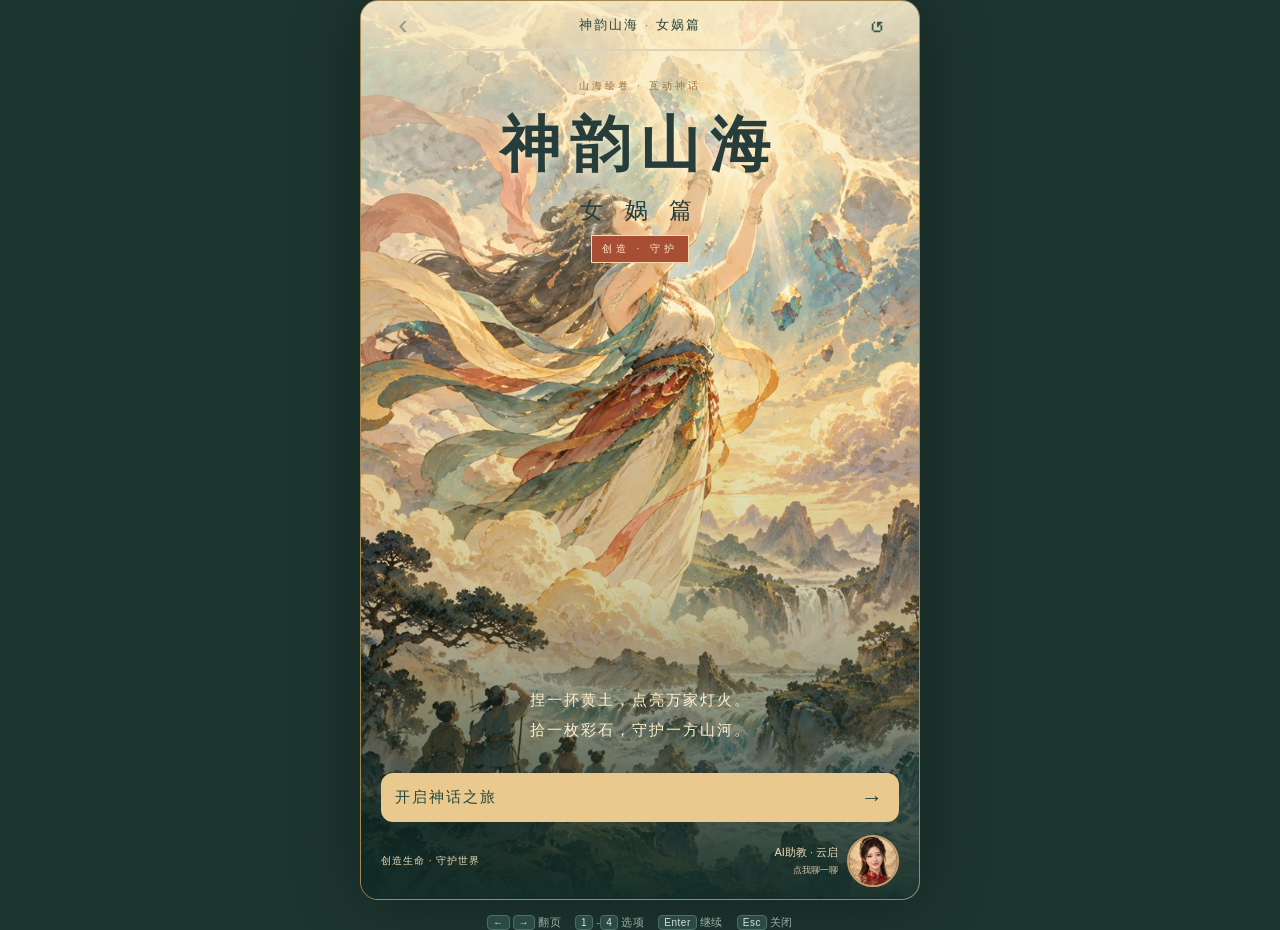
==== web/index.html @ d1f20fb6 "feat: 网页版支持手机与电脑双端交互，新增项目主页 - 新增 index.html / home.css 项目主页，点击进入游玩 - web/desktop.css 桌面端适配层：悬停反馈、焦点环" ====
<!doctype html><html lang="zh-CN"><head><meta charset="UTF-8"><meta name="viewport" content="width=device-width,initial-scale=1,viewport-fit=cover"><meta name="theme-color" content="#284d47"><title>神韵山海 · 女娲篇</title><link rel="stylesheet" href="style.css"><link rel="stylesheet" href="desktop.css"></head><body><main id="app"></main><script src="../miniprogram/lib/story.js"></script><script src="../miniprogram/lib/engine.js"></script><script src="template.js"></script><script src="runtime.js"></script><script src="../miniprogram/pages/index/index.js"></script><script src="desktop.js"></script></body></html>
---- web/style.css ----
body{height:100%;background:#f4ead7;color:#263d3b;font-family:-apple-system,BlinkMacSystemFont,"PingFang SC","Microsoft YaHei",sans-serif}button{font-size:14px;border-radius:12px;margin:0;padding:0 14px;line-height:1.5;min-height:44px;display:flex;align-items:center;justify-content:center;box-sizing:border-box}button::after{border:0}button[disabled]{opacity:.42;color:inherit}view,text,div{box-sizing:border-box}.screen{height:100vh;position:relative;overflow:hidden;display:flex;flex-direction:column;padding:0 20px;padding-bottom:env(safe-area-inset-bottom);background:#f6eddb}.backdrop,.veil{position:absolute;inset:0;width:100%;height:100%;pointer-events:none}.backdrop{opacity:.09}.veil{background:linear-gradient(180deg,rgba(247,238,220,.35),#f6eddb 80%)}.topbar{display:flex;align-items:center;justify-content:space-between;height:48px;flex-shrink:0;position:relative}.icon-button{background:transparent;width:44px;height:44px;font-size:28px;padding:0;color:#395750}.brand{font-size:13px;letter-spacing:2px}.brand-dot{color:#b1844d}.progress{height:2px;background:#ddd2ba;position:relative;flex-shrink:0}.progress>view{height:100%;background:#ac7844;transition:width .3s}.content{position:relative;flex:1;min-height:0;display:flex;flex-direction:column}.heading{padding:19px 0 12px;flex-shrink:0}.eyebrow{color:#98733f;letter-spacing:3px;font-size:10px}.counter{float:right;letter-spacing:1px;color:#7b8378}.title{font-family:"Songti SC","SimSun",serif;font-weight:600;font-size:25px;letter-spacing:2px;line-height:1.35;margin-top:8px}.reading{height:0;flex:1;min-height:0}.scene-art{height:175px;position:relative;overflow:hidden;border-radius:48% 48% 14px 14px;background:#d9d5bc;margin:0 0 14px;border:1px solid #dbcaa9}.art{width:100%;height:100%;object-position:50% 25%}.art-note{position:absolute;bottom:0;left:0;width:100%;text-align:center;font-size:10px;letter-spacing:1px;padding:8px;background:linear-gradient(transparent,rgba(25,45,40,.8));color:#fff8e8}.narrator{font-size:14px;line-height:1.9;letter-spacing:.5px;margin:5px 0 10px}.age-hint{font-size:11px;line-height:1.65;color:#8b826e;margin-bottom:13px}.choices{display:flex;flex-direction:column;gap:9px}.choice{position:relative;background:rgba(255,253,245,.72);border:1px solid #d8c8a8;min-height:55px;justify-content:flex-start;padding:10px 16px;color:#364c45;text-align:left}.choice.selected{border-color:#3d6c61;background:#e0e8dc;box-shadow:inset 3px 0 #3d6c61}.choice-label{font-weight:600;font-size:14px}.choice-sub{font-size:11px;color:#8b826c;margin-left:auto;padding-left:8px}.tick{color:#456e56;margin-left:10px}.compact{flex-direction:row;gap:7px}.compact .choice{flex:1;flex-direction:column;padding:10px 4px;justify-content:center}.compact .choice-sub{padding:4px 0 0;margin:0}.compact .tick{position:absolute;right:4px;top:2px;font-size:10px}.feedback{background:#e4e9db;border-left:3px solid #709783;padding:12px 14px;font-size:13px;line-height:1.8;margin:12px 0;border-radius:0 8px 8px 0}.bottom{position:relative;flex-shrink:0;padding-top:10px}.primary{background:#284d47;color:#fff7df;width:100%;height:49px;font-size:15px;letter-spacing:2px;box-shadow:0 4px 12px #203d3622}.primary span{margin-left:auto;font-size:22px}.primary[disabled]{background:#c9c9b9;color:#667166;opacity:.7}.bottom-line{display:flex;align-items:center;justify-content:space-between;height:77px}.saved{font-size:10px;color:#918671;letter-spacing:1px}.tutor-entry{background:none;display:flex;gap:9px;text-align:right;padding:0;min-height:58px;color:#5b4b39;font-size:11px}.tutor-entry img{width:52px;height:52px;border:2px solid #c49e68;border-radius:50%;box-shadow:0 3px 10px #483b2633}.tutor-caption{display:block;font-size:9px;color:#918671;margin-top:3px}.notice{padding:8px;color:#934f33;font-size:12px;background:#f7dfc5;border-radius:8px;margin-bottom:6px}.cover .backdrop{opacity:1}.cover .veil{background:linear-gradient(180deg,rgba(249,237,202,.9),rgba(247,232,196,.05) 40%,rgba(30,52,45,.2) 65%,rgba(18,45,40,.96))}.cover .topbar{color:#2a453d}.cover .bottom-line,.cover .tutor-entry,.cover .saved{color:#ebdbb7}.cover .tutor-caption{color:#d9c7a6}.cover .primary{background:#e9c98e;color:#28473b}.cover-content{position:relative;flex:1;min-height:0;text-align:center;padding-top:28px}.cover-title{font-size:53px;font-family:"STKaiti","KaiTi","Songti SC",serif;letter-spacing:8px;font-weight:700;margin-top:12px;text-shadow:0 2px 10px #fff2ce}.cover-sub{font-family:serif;font-size:21px;letter-spacing:8px;margin:9px 0}.seal{display:inline-block;background:#a74e35;color:#ffecc9;border:1px solid #f7dcab;padding:6px 10px;font-size:10px;letter-spacing:4px}.cover-caption{position:absolute;bottom:18px;width:100%;font-size:14px;line-height:2;color:#fff0cd;letter-spacing:2px}.has-child{background:radial-gradient(ellipse,#fff6d9,#e8dec1);height:230px;border-radius:14px}.child{height:100%;width:165px;position:relative;margin:0 auto}.child img{position:absolute;inset:0;width:100%;height:100%}.child-body{clip-path:inset(43% 0 0 0)}.child-head{clip-path:inset(0 0 57% 0);transform-origin:50% 40%}.child.oval .child-head{transform:scaleX(.86)}.child.square .child-head{transform:scaleX(1.12) scaleY(.94)}.child.red .child-body{filter:hue-rotate(325deg) saturate(1.35)}.child.blue .child-body{filter:hue-rotate(150deg) saturate(.85)}.input,.description{display:block;box-sizing:border-box;background:#fffcf3;border:1px solid #d5c4a3;border-radius:10px;padding:13px;width:100%;font-size:14px;min-height:46px}.description{height:112px;line-height:1.7}.char-count{text-align:right;font-size:10px;color:#918671;margin:5px}.badge{border:1px solid #bc985c;color:#8f6836;border-radius:30px;padding:8px 15px;margin:12px auto;text-align:center;font-size:13px;width:fit-content}.badges{display:flex;gap:9px;justify-content:center;margin:15px 0}.badges span{padding:8px;border:1px solid #c3a579;border-radius:30px;font-size:11px;color:#8f6836}.text-button{color:#59776b;background:transparent;font-size:12px;text-decoration:underline}.secondary{background:#e8ddc5;border:1px solid #cbb58b;color:#4a604c;width:100%;margin:10px 0}.books{height:345px;margin:10px -10px}.book{position:relative;height:315px;margin:0 6px;padding:20px;background:linear-gradient(90deg,#e8d4ad,#fff5db 8%,#f6e5c6 90%,#dcc49b);border:1px solid #c9ad7b;border-radius:7px;box-shadow:0 5px 8px #63533317}.book-guide{font-size:12px;color:#936f41;text-align:center;margin-top:16px}.book-number{font-size:10px;color:#997644;letter-spacing:1px}.book-number span{float:right}.book-title{font-family:serif;font-size:21px;margin:15px 0 5px;color:#554529}.source{font-size:11px;color:#94856e}.quote{font-family:serif;line-height:1.8;font-size:18px;margin:15px 0;color:#5c482b}.meaning{font-size:12px;line-height:1.8;color:#78684e}.book-decoration{font-family:serif;font-size:74px;text-align:center;color:#c1a37666;margin:15px}.book-toggle{position:absolute;bottom:10px;left:20px;right:20px;background:transparent;color:#8c6235;font-size:12px}.footnote{font-size:11px;color:#94856e;line-height:1.8;margin:12px 0}.slots{display:flex;flex-direction:column;gap:7px;margin:12px 0}.slot{justify-content:flex-start;border:1px dashed #c5b48d;background:#eee5d1;color:#aa9a7f;font-size:12px;gap:10px;padding:8px 10px}.slot.filled{background:#e2e7da;color:#3c5a48;border-style:solid}.slot-number{border-radius:5px;background:#55756a;color:white;padding:2px 7px}.remove{margin-left:auto;color:#7d8c78}.task-bank{display:grid;grid-template-columns:1fr 1fr;gap:7px}.task{font-size:12px;min-height:58px;background:#fff9eb;border:1px solid #d5c19b;color:#66543b;padding:8px}.row{display:flex;justify-content:space-between}.demo-note{font-size:11px;color:#94673a;background:#eee1c8;padding:10px 12px;border-radius:8px;line-height:1.8;margin:10px 0}.poster{width:100%;height:350px;border-radius:12px}.end-poster{width:100%;height:210px}.comic-grid{display:grid;grid-template-columns:1fr 1fr;gap:8px;margin:10px 0}.comic-grid>view{background:#e9dcc2;padding:19px;text-align:center;border:1px solid #c5ad84;font-family:serif}.overlay{position:absolute;inset:0;background:#142b2766;z-index:10;display:flex;align-items:flex-end}.chat-panel{width:100%;background:#faf2e1;border-radius:26px 26px 0 0;padding:22px 24px;padding-bottom:calc(24px + env(safe-area-inset-bottom));box-shadow:0 -10px 50px #213d4033}.chat-header{display:flex;gap:12px;align-items:center}.chat-header img{width:65px;height:65px;border-radius:50%;border:2px solid #c4a16b}.chat-header .icon-button{margin-left:auto}.chat-name{font-family:serif;font-size:24px;margin-bottom:5px}.question{margin:22px 0 14px auto;width:120px;background:#315c4f;color:white}.answer{padding:16px;background:white;border-radius:0 14px 14px 14px;font-size:15px;line-height:1.9;margin-bottom:26px}.chat-empty{font-size:13px;color:#958872;text-align:center;padding:20px 0 45px}.scroll-bottom{height:12px}.shaking{animation:shake .4s}@keyframes shake{25%{transform:translateX(-5px)}75%{transform:translateX(5px)}}@media(max-height:690px){.scene-art{height:125px}.has-child{height:180px}.heading{padding-top:12px}.title{font-size:22px}.bottom-line{height:67px}.narrator{font-size:13px}.cover-title{font-size:45px}}@media(prefers-reduced-motion:reduce){.shaking{animation:none!important}.progress>view{transition:none!important}}

*{box-sizing:border-box}body{margin:0;background:#1d3530;display:flex;align-items:center;justify-content:center;min-height:100dvh}button,input,textarea{font-family:inherit;border:0;cursor:pointer}button:disabled{cursor:default}button{appearance:none}#app{width:100%;max-width:430px;height:100dvh;box-shadow:0 0 70px #0005}.screen{height:100%;}.reading{overflow-y:auto;overscroll-behavior:contain;scrollbar-width:none}.books{display:flex;overflow-x:auto;scroll-snap-type:x mandatory;scrollbar-width:none;padding-bottom:24px}.swiper-item{min-width:94%;scroll-snap-align:center}.book{height:315px}.child img{position:absolute;inset:0;width:100%;height:100%;object-fit:contain}.backdrop{object-fit:cover}.art{object-fit:cover}.tutor-entry img,.chat-header img{object-fit:cover}.poster,.end-poster{object-fit:contain}.input{height:48px}.description{resize:none}.choice{font-family:inherit}.title,.cover-title{font-family:KaiTi,STKaiti,SimSun,serif}.overlay{position:absolute}.book-toggle{width:calc(100% - 40px)}.footnote{font-size:11px}.topbar .brand-dot{color:#b1844d}@media(min-width:600px){#app{height:min(900px,100dvh);border:1px solid #a58952;overflow:hidden;border-radius:18px}.screen{height:100%}}
---- web/desktop.css ----
/* 桌面端适配层：鼠标悬停、键盘焦点、宽屏布局、滚动条。
   仅在 web 版加载，不影响微信小程序原生样式。 */

/* ---- 键盘可达性：焦点环 ---- */
button:focus-visible,
.choice:focus-visible,
.task:focus-visible,
.slot:focus-visible,
.text-button:focus-visible,
.tutor-entry:focus-visible,
.book-toggle:focus-visible,
input:focus-visible,
textarea:focus-visible {
  outline: 2px solid #8a6a34;
  outline-offset: 2px;
  border-radius: 10px;
}

/* ---- 触屏兜底：按下即有反馈 ---- */
@media (hover: none) {
  .choice:active,
  .task:active,
  .slot:active {
    background: #efe6d0;
  }
  .primary:active:not([disabled]) {
    transform: scale(.99);
  }
}

/* ---- 宽屏：更大的画布与字号 ---- */
@media (min-width: 600px) {
  #app {
    max-width: 470px;
  }
  .reading {
    scrollbar-width: thin;
    scrollbar-color: #c4b494 transparent;
  }
  .reading::-webkit-scrollbar {
    width: 8px;
  }
  .reading::-webkit-scrollbar-track {
    background: transparent;
  }
  .reading::-webkit-scrollbar-thumb {
    background: #c4b494;
    border-radius: 4px;
    border: 2px solid #f6eddb;
  }
  .reading::-webkit-scrollbar-thumb:hover {
    background: #a9916a;
  }
  .books {
    scrollbar-width: thin;
    scrollbar-color: #c4b494 transparent;
    cursor: grab;
  }
  .books.dragging {
    cursor: grabbing;
    scroll-snap-type: none;
    user-select: none;
  }
  .books::-webkit-scrollbar {
    height: 8px;
  }
  .books::-webkit-scrollbar-thumb {
    background: #c4b494;
    border-radius: 4px;
  }
}

@media (min-width: 900px) {
  #app {
    max-width: 520px;
  }
  .cover-title {
    font-size: 60px;
    letter-spacing: 10px;
  }
  .cover-sub {
    font-size: 23px;
  }
  .cover-caption {
    font-size: 15px;
  }
  .title {
    font-size: 28px;
  }
  .narrator {
    font-size: 15px;
    line-height: 2;
  }
  .scene-art {
    height: 205px;
  }
  .choice {
    min-height: 58px;
  }
  .choices {
    gap: 10px;
  }
  .task-bank {
    gap: 9px;
  }
  .task {
    min-height: 62px;
    font-size: 13px;
  }
  .books {
    height: 368px;
  }
  .book {
    height: 334px;
  }
  .quote {
    font-size: 19px;
  }
  .meaning {
    font-size: 13px;
  }
  .poster {
    height: 400px;
  }
  .end-poster {
    height: 240px;
  }
}

@media (min-width: 1200px) {
  #app {
    max-width: 560px;
  }
}

/* ---- 指针设备：悬停反馈 ---- */
@media (hover: hover) and (pointer: fine) {
  .choice,
  .task,
  .slot,
  .primary,
  .secondary,
  .icon-button,
  .text-button,
  .question,
  .book-toggle,
  .tutor-entry {
    transition: background-color .16s ease, border-color .16s ease,
      color .16s ease, transform .16s ease, box-shadow .16s ease;
  }
  .choice:hover:not(.selected) {
    border-color: #ab8c58;
    background: #fffaeb;
    transform: translateX(3px);
  }
  .choice:hover:not(.selected) .choice-label {
    color: #22403a;
  }
  .choice.selected:hover {
    border-color: #2f5b50;
    background: #d7e2d2;
  }
  .primary:hover:not([disabled]) {
    background: #31605a;
    box-shadow: 0 7px 20px #203d3640;
  }
  .primary:active:not([disabled]) {
    transform: translateY(1px);
    box-shadow: 0 3px 10px #203d3633;
  }
  .cover .primary:hover:not([disabled]) {
    background: #f2d9a4;
  }
  .secondary:hover:not([disabled]) {
    background: #f1e7d2;
    border-color: #bda374;
  }
  .icon-button:hover:not([disabled]) {
    background: #d9ceaf;
    color: #22403a;
    border-radius: 50%;
  }
  .cover .icon-button:hover:not([disabled]) {
    background: #ffffff2b;
    color: #fff4d6;
  }
  .icon-button:active:not([disabled]) {
    transform: scale(.94);
  }
  .task:hover:not([disabled]) {
    border-color: #a98a51;
    background: #fff4d8;
    transform: translateY(-2px);
    box-shadow: 0 4px 10px #6a5a3320;
  }
  .task[disabled] {
    cursor: not-allowed;
    opacity: .45;
  }
  .slot:hover {
    border-color: #8ea893;
    background: #e5eadf;
    color: #3c5a48;
  }
  .text-button:hover {
    color: #2c5347;
    background: #00000008;
  }
  .book-toggle:hover {
    color: #6a4520;
  }
  .question:hover {
    background: #3c6f5f;
  }
  .tutor-entry:hover img {
    transform: scale(1.07);
    box-shadow: 0 6px 18px #483b2644;
  }
  .tutor-entry:hover .tutor-caption {
    color: #6b5840;
  }
  .scene-art:hover .art-note {
    background: linear-gradient(transparent, rgba(20, 40, 35, .93));
  }
  .scene-art {
    cursor: pointer;
  }
  #app .overlay {
    cursor: pointer;
  }
  #app .chat-panel {
    cursor: default;
  }
}

/* ---- 键盘提示条 ---- */
.key-hints {
  display: none;
  position: absolute;
  left: 50%;
  transform: translateX(-50%);
  bottom: -30px;
  gap: 14px;
  font-size: 11px;
  color: #9db0a5;
  letter-spacing: .5px;
  white-space: nowrap;
  pointer-events: none;
}
.key-hints kbd {
  display: inline-block;
  min-width: 18px;
  padding: 1px 5px;
  margin-right: 3px;
  font-family: inherit;
  font-size: 10px;
  color: #d6e2d8;
  background: #2b4a43;
  border: 1px solid #4d6f66;
  border-radius: 4px;
  text-align: center;
}
@media (min-width: 900px) and (hover: hover) and (pointer: fine) {
  .key-hints {
    display: flex;
  }
}

/* ---- 减少动态效果 ---- */
@media (prefers-reduced-motion: reduce) {
  .choice,
  .task,
  .slot,
  .primary,
  .secondary,
  .icon-button,
  .text-button,
  .question,
  .book-toggle,
  .tutor-entry,
  .tutor-entry img {
    transition: none !important;
  }
  .choice:hover:not(.selected),
  .task:hover:not([disabled]),
  .icon-button:active:not([disabled]) {
    transform: none !important;
  }
}

/* ---- 轻提示 ---- */
.dsk-toast {
  position: fixed;
  left: 50%;
  bottom: 76px;
  transform: translate(-50%, 14px);
  max-width: min(84vw, 420px);
  padding: 11px 20px;
  font-size: 13px;
  line-height: 1.6;
  letter-spacing: .5px;
  color: #fff6e2;
  background: rgba(30, 54, 47, .93);
  border: 1px solid #4d6f66;
  border-radius: 22px;
  box-shadow: 0 8px 26px rgba(18, 34, 30, .32);
  text-align: center;
  opacity: 0;
  pointer-events: none;
  transition: opacity .22s ease, transform .22s ease;
  z-index: 60;
}
.dsk-toast.show {
  opacity: 1;
  transform: translate(-50%, 0);
}

/* ---- 确认弹窗 ---- */
.dsk-modal-mask {
  position: fixed;
  inset: 0;
  display: flex;
  align-items: center;
  justify-content: center;
  padding: 24px;
  background: rgba(18, 40, 35, .46);
  z-index: 70;
  animation: dsk-fade .18s ease;
}
.dsk-modal {
  width: min(100%, 340px);
  background: #fbf3e3;
  border: 1px solid #cdb68b;
  border-radius: 16px;
  box-shadow: 0 18px 54px rgba(16, 32, 28, .34);
  overflow: hidden;
  animation: dsk-pop .2s cubic-bezier(.2, .9, .3, 1.2);
}
.dsk-modal-title {
  padding: 20px 22px 6px;
  font-size: 16px;
  font-weight: 600;
  letter-spacing: 1px;
  color: #2c463f;
  text-align: center;
}
.dsk-modal-body {
  padding: 4px 22px 18px;
  font-size: 13px;
  line-height: 1.85;
  color: #6d6450;
  text-align: center;
}
.dsk-modal-actions {
  display: flex;
  border-top: 1px solid #e2d5b9;
}
.dsk-btn {
  flex: 1;
  min-height: 46px;
  padding: 12px;
  font-size: 14px;
  font-family: inherit;
  letter-spacing: 1px;
  background: transparent;
  border: 0;
  border-radius: 0;
  cursor: pointer;
}
.dsk-btn + .dsk-btn {
  border-left: 1px solid #e2d5b9;
}
.dsk-btn-ghost {
  color: #7d7360;
}
.dsk-btn-solid {
  color: #fff7df;
  background: #2f5b50;
  font-weight: 600;
}
.dsk-btn-solid:hover {
  background: #386a5e;
}
.dsk-btn-ghost:hover {
  background: #f0e6d2;
}
.dsk-btn:focus-visible {
  outline: 2px solid #8a6a34;
  outline-offset: -3px;
}
@keyframes dsk-fade {
  from { opacity: 0; }
}
@keyframes dsk-pop {
  from { opacity: 0; transform: scale(.94) translateY(8px); }
}
@media (prefers-reduced-motion: reduce) {
  .dsk-toast, .dsk-modal-mask, .dsk-modal { animation: none !important; transition: none !important; }
}
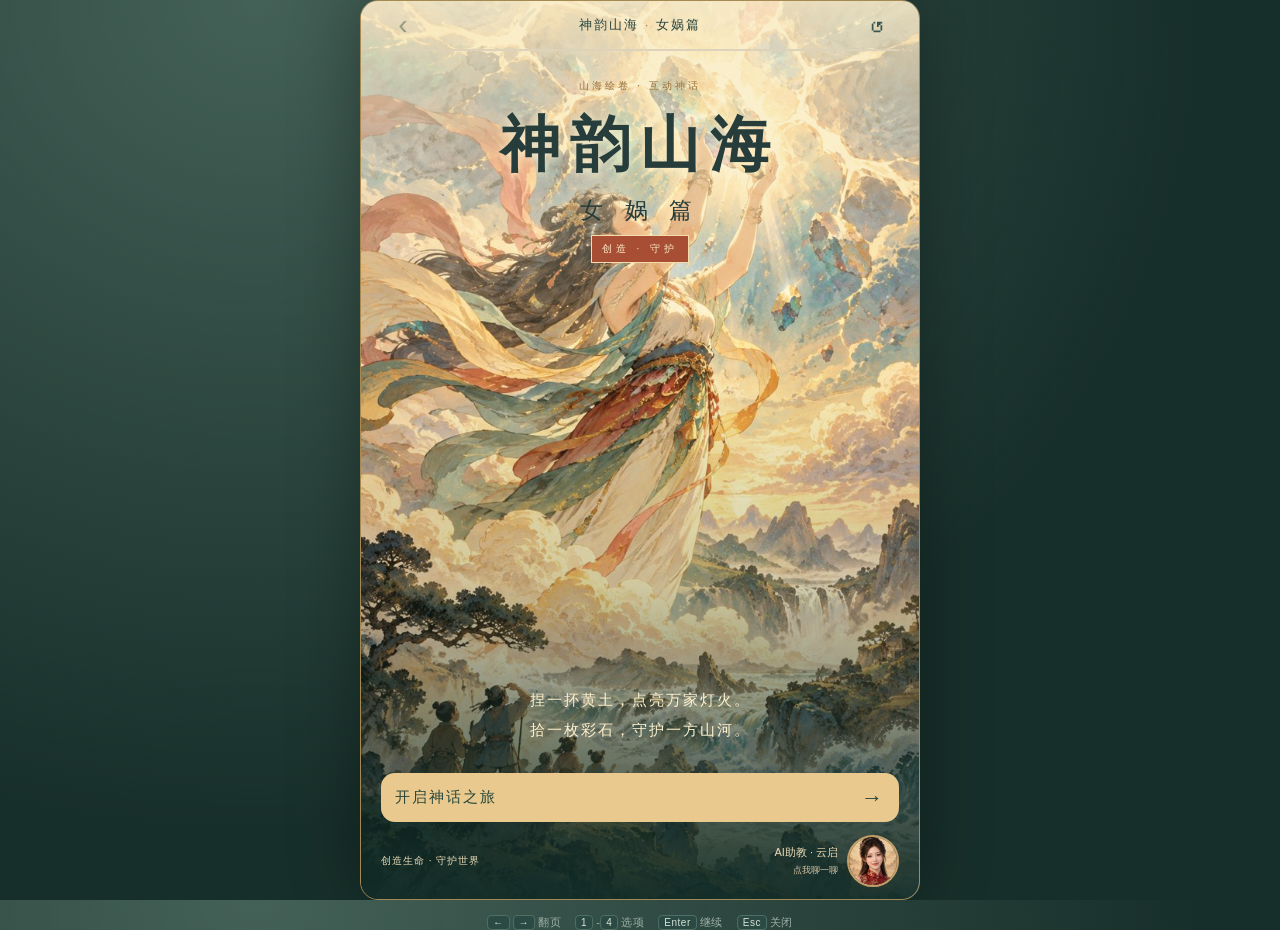
==== commit 5c03ea4a: "Merge mountain-sea exploration, illustrations and avatar content" ====
--- a/web/index.html
+++ b/web/index.html
@@ -1 +1 @@
-<!doctype html><html lang="zh-CN"><head><meta charset="UTF-8"><meta name="viewport" content="width=device-width,initial-scale=1,viewport-fit=cover"><meta name="theme-color" content="#284d47"><title>神韵山海 · 女娲篇</title><link rel="stylesheet" href="style.css"><link rel="stylesheet" href="desktop.css"></head><body><main id="app"></main><script src="../miniprogram/lib/story.js"></script><script src="../miniprogram/lib/engine.js"></script><script src="template.js"></script><script src="runtime.js"></script><script src="../miniprogram/pages/index/index.js"></script><script src="desktop.js"></script></body></html>
+<!doctype html><html lang="zh-CN"><head><meta charset="UTF-8"><meta name="viewport" content="width=device-width,initial-scale=1,viewport-fit=cover"><meta name="theme-color" content="#284d47"><link rel="icon" href="data:,"><title>神韵山海 · 女娲篇</title><link rel="stylesheet" href="style.css"><link rel="stylesheet" href="desktop.css"></head><body><main id="app"></main><script src="../miniprogram/lib/story.js"></script><script src="../miniprogram/lib/exhibits.js"></script><script src="../miniprogram/lib/engine.js"></script><script src="template.js"></script><script src="runtime.js"></script><script src="../miniprogram/pages/index/index.js"></script><script src="desktop.js"></script></body></html>
--- a/web/style.css
+++ b/web/style.css
@@ -1,3 +1,6 @@
-body{height:100%;background:#f4ead7;color:#263d3b;font-family:-apple-system,BlinkMacSystemFont,"PingFang SC","Microsoft YaHei",sans-serif}button{font-size:14px;border-radius:12px;margin:0;padding:0 14px;line-height:1.5;min-height:44px;display:flex;align-items:center;justify-content:center;box-sizing:border-box}button::after{border:0}button[disabled]{opacity:.42;color:inherit}view,text,div{box-sizing:border-box}.screen{height:100vh;position:relative;overflow:hidden;display:flex;flex-direction:column;padding:0 20px;padding-bottom:env(safe-area-inset-bottom);background:#f6eddb}.backdrop,.veil{position:absolute;inset:0;width:100%;height:100%;pointer-events:none}.backdrop{opacity:.09}.veil{background:linear-gradient(180deg,rgba(247,238,220,.35),#f6eddb 80%)}.topbar{display:flex;align-items:center;justify-content:space-between;height:48px;flex-shrink:0;position:relative}.icon-button{background:transparent;width:44px;height:44px;font-size:28px;padding:0;color:#395750}.brand{font-size:13px;letter-spacing:2px}.brand-dot{color:#b1844d}.progress{height:2px;background:#ddd2ba;position:relative;flex-shrink:0}.progress>view{height:100%;background:#ac7844;transition:width .3s}.content{position:relative;flex:1;min-height:0;display:flex;flex-direction:column}.heading{padding:19px 0 12px;flex-shrink:0}.eyebrow{color:#98733f;letter-spacing:3px;font-size:10px}.counter{float:right;letter-spacing:1px;color:#7b8378}.title{font-family:"Songti SC","SimSun",serif;font-weight:600;font-size:25px;letter-spacing:2px;line-height:1.35;margin-top:8px}.reading{height:0;flex:1;min-height:0}.scene-art{height:175px;position:relative;overflow:hidden;border-radius:48% 48% 14px 14px;background:#d9d5bc;margin:0 0 14px;border:1px solid #dbcaa9}.art{width:100%;height:100%;object-position:50% 25%}.art-note{position:absolute;bottom:0;left:0;width:100%;text-align:center;font-size:10px;letter-spacing:1px;padding:8px;background:linear-gradient(transparent,rgba(25,45,40,.8));color:#fff8e8}.narrator{font-size:14px;line-height:1.9;letter-spacing:.5px;margin:5px 0 10px}.age-hint{font-size:11px;line-height:1.65;color:#8b826e;margin-bottom:13px}.choices{display:flex;flex-direction:column;gap:9px}.choice{position:relative;background:rgba(255,253,245,.72);border:1px solid #d8c8a8;min-height:55px;justify-content:flex-start;padding:10px 16px;color:#364c45;text-align:left}.choice.selected{border-color:#3d6c61;background:#e0e8dc;box-shadow:inset 3px 0 #3d6c61}.choice-label{font-weight:600;font-size:14px}.choice-sub{font-size:11px;color:#8b826c;margin-left:auto;padding-left:8px}.tick{color:#456e56;margin-left:10px}.compact{flex-direction:row;gap:7px}.compact .choice{flex:1;flex-direction:column;padding:10px 4px;justify-content:center}.compact .choice-sub{padding:4px 0 0;margin:0}.compact .tick{position:absolute;right:4px;top:2px;font-size:10px}.feedback{background:#e4e9db;border-left:3px solid #709783;padding:12px 14px;font-size:13px;line-height:1.8;margin:12px 0;border-radius:0 8px 8px 0}.bottom{position:relative;flex-shrink:0;padding-top:10px}.primary{background:#284d47;color:#fff7df;width:100%;height:49px;font-size:15px;letter-spacing:2px;box-shadow:0 4px 12px #203d3622}.primary span{margin-left:auto;font-size:22px}.primary[disabled]{background:#c9c9b9;color:#667166;opacity:.7}.bottom-line{display:flex;align-items:center;justify-content:space-between;height:77px}.saved{font-size:10px;color:#918671;letter-spacing:1px}.tutor-entry{background:none;display:flex;gap:9px;text-align:right;padding:0;min-height:58px;color:#5b4b39;font-size:11px}.tutor-entry img{width:52px;height:52px;border:2px solid #c49e68;border-radius:50%;box-shadow:0 3px 10px #483b2633}.tutor-caption{display:block;font-size:9px;color:#918671;margin-top:3px}.notice{padding:8px;color:#934f33;font-size:12px;background:#f7dfc5;border-radius:8px;margin-bottom:6px}.cover .backdrop{opacity:1}.cover .veil{background:linear-gradient(180deg,rgba(249,237,202,.9),rgba(247,232,196,.05) 40%,rgba(30,52,45,.2) 65%,rgba(18,45,40,.96))}.cover .topbar{color:#2a453d}.cover .bottom-line,.cover .tutor-entry,.cover .saved{color:#ebdbb7}.cover .tutor-caption{color:#d9c7a6}.cover .primary{background:#e9c98e;color:#28473b}.cover-content{position:relative;flex:1;min-height:0;text-align:center;padding-top:28px}.cover-title{font-size:53px;font-family:"STKaiti","KaiTi","Songti SC",serif;letter-spacing:8px;font-weight:700;margin-top:12px;text-shadow:0 2px 10px #fff2ce}.cover-sub{font-family:serif;font-size:21px;letter-spacing:8px;margin:9px 0}.seal{display:inline-block;background:#a74e35;color:#ffecc9;border:1px solid #f7dcab;padding:6px 10px;font-size:10px;letter-spacing:4px}.cover-caption{position:absolute;bottom:18px;width:100%;font-size:14px;line-height:2;color:#fff0cd;letter-spacing:2px}.has-child{background:radial-gradient(ellipse,#fff6d9,#e8dec1);height:230px;border-radius:14px}.child{height:100%;width:165px;position:relative;margin:0 auto}.child img{position:absolute;inset:0;width:100%;height:100%}.child-body{clip-path:inset(43% 0 0 0)}.child-head{clip-path:inset(0 0 57% 0);transform-origin:50% 40%}.child.oval .child-head{transform:scaleX(.86)}.child.square .child-head{transform:scaleX(1.12) scaleY(.94)}.child.red .child-body{filter:hue-rotate(325deg) saturate(1.35)}.child.blue .child-body{filter:hue-rotate(150deg) saturate(.85)}.input,.description{display:block;box-sizing:border-box;background:#fffcf3;border:1px solid #d5c4a3;border-radius:10px;padding:13px;width:100%;font-size:14px;min-height:46px}.description{height:112px;line-height:1.7}.char-count{text-align:right;font-size:10px;color:#918671;margin:5px}.badge{border:1px solid #bc985c;color:#8f6836;border-radius:30px;padding:8px 15px;margin:12px auto;text-align:center;font-size:13px;width:fit-content}.badges{display:flex;gap:9px;justify-content:center;margin:15px 0}.badges span{padding:8px;border:1px solid #c3a579;border-radius:30px;font-size:11px;color:#8f6836}.text-button{color:#59776b;background:transparent;font-size:12px;text-decoration:underline}.secondary{background:#e8ddc5;border:1px solid #cbb58b;color:#4a604c;width:100%;margin:10px 0}.books{height:345px;margin:10px -10px}.book{position:relative;height:315px;margin:0 6px;padding:20px;background:linear-gradient(90deg,#e8d4ad,#fff5db 8%,#f6e5c6 90%,#dcc49b);border:1px solid #c9ad7b;border-radius:7px;box-shadow:0 5px 8px #63533317}.book-guide{font-size:12px;color:#936f41;text-align:center;margin-top:16px}.book-number{font-size:10px;color:#997644;letter-spacing:1px}.book-number span{float:right}.book-title{font-family:serif;font-size:21px;margin:15px 0 5px;color:#554529}.source{font-size:11px;color:#94856e}.quote{font-family:serif;line-height:1.8;font-size:18px;margin:15px 0;color:#5c482b}.meaning{font-size:12px;line-height:1.8;color:#78684e}.book-decoration{font-family:serif;font-size:74px;text-align:center;color:#c1a37666;margin:15px}.book-toggle{position:absolute;bottom:10px;left:20px;right:20px;background:transparent;color:#8c6235;font-size:12px}.footnote{font-size:11px;color:#94856e;line-height:1.8;margin:12px 0}.slots{display:flex;flex-direction:column;gap:7px;margin:12px 0}.slot{justify-content:flex-start;border:1px dashed #c5b48d;background:#eee5d1;color:#aa9a7f;font-size:12px;gap:10px;padding:8px 10px}.slot.filled{background:#e2e7da;color:#3c5a48;border-style:solid}.slot-number{border-radius:5px;background:#55756a;color:white;padding:2px 7px}.remove{margin-left:auto;color:#7d8c78}.task-bank{display:grid;grid-template-columns:1fr 1fr;gap:7px}.task{font-size:12px;min-height:58px;background:#fff9eb;border:1px solid #d5c19b;color:#66543b;padding:8px}.row{display:flex;justify-content:space-between}.demo-note{font-size:11px;color:#94673a;background:#eee1c8;padding:10px 12px;border-radius:8px;line-height:1.8;margin:10px 0}.poster{width:100%;height:350px;border-radius:12px}.end-poster{width:100%;height:210px}.comic-grid{display:grid;grid-template-columns:1fr 1fr;gap:8px;margin:10px 0}.comic-grid>view{background:#e9dcc2;padding:19px;text-align:center;border:1px solid #c5ad84;font-family:serif}.overlay{position:absolute;inset:0;background:#142b2766;z-index:10;display:flex;align-items:flex-end}.chat-panel{width:100%;background:#faf2e1;border-radius:26px 26px 0 0;padding:22px 24px;padding-bottom:calc(24px + env(safe-area-inset-bottom));box-shadow:0 -10px 50px #213d4033}.chat-header{display:flex;gap:12px;align-items:center}.chat-header img{width:65px;height:65px;border-radius:50%;border:2px solid #c4a16b}.chat-header .icon-button{margin-left:auto}.chat-name{font-family:serif;font-size:24px;margin-bottom:5px}.question{margin:22px 0 14px auto;width:120px;background:#315c4f;color:white}.answer{padding:16px;background:white;border-radius:0 14px 14px 14px;font-size:15px;line-height:1.9;margin-bottom:26px}.chat-empty{font-size:13px;color:#958872;text-align:center;padding:20px 0 45px}.scroll-bottom{height:12px}.shaking{animation:shake .4s}@keyframes shake{25%{transform:translateX(-5px)}75%{transform:translateX(5px)}}@media(max-height:690px){.scene-art{height:125px}.has-child{height:180px}.heading{padding-top:12px}.title{font-size:22px}.bottom-line{height:67px}.narrator{font-size:13px}.cover-title{font-size:45px}}@media(prefers-reduced-motion:reduce){.shaking{animation:none!important}.progress>view{transition:none!important}}
-
-*{box-sizing:border-box}body{margin:0;background:#1d3530;display:flex;align-items:center;justify-content:center;min-height:100dvh}button,input,textarea{font-family:inherit;border:0;cursor:pointer}button:disabled{cursor:default}button{appearance:none}#app{width:100%;max-width:430px;height:100dvh;box-shadow:0 0 70px #0005}.screen{height:100%;}.reading{overflow-y:auto;overscroll-behavior:contain;scrollbar-width:none}.books{display:flex;overflow-x:auto;scroll-snap-type:x mandatory;scrollbar-width:none;padding-bottom:24px}.swiper-item{min-width:94%;scroll-snap-align:center}.book{height:315px}.child img{position:absolute;inset:0;width:100%;height:100%;object-fit:contain}.backdrop{object-fit:cover}.art{object-fit:cover}.tutor-entry img,.chat-header img{object-fit:cover}.poster,.end-poster{object-fit:contain}.input{height:48px}.description{resize:none}.choice{font-family:inherit}.title,.cover-title{font-family:KaiTi,STKaiti,SimSun,serif}.overlay{position:absolute}.book-toggle{width:calc(100% - 40px)}.footnote{font-size:11px}.topbar .brand-dot{color:#b1844d}@media(min-width:600px){#app{height:min(900px,100dvh);border:1px solid #a58952;overflow:hidden;border-radius:18px}.screen{height:100%}}+body{height:100%;background:#f4ead7;color:#263d3b;font-family:-apple-system,BlinkMacSystemFont,"PingFang SC","Microsoft YaHei",sans-serif}button{font-size:14px;border-radius:12px;margin:0;padding:0 14px;line-height:1.5;min-height:44px;display:flex;align-items:center;justify-content:center;box-sizing:border-box}button::after{border:0}button[disabled]{opacity:.42;color:inherit}view,text,div{box-sizing:border-box}.screen{height:100vh;position:relative;overflow:hidden;display:flex;flex-direction:column;padding:0 20px;padding-bottom:env(safe-area-inset-bottom);background:#f6eddb}.backdrop,.veil{position:absolute;inset:0;width:100%;height:100%;pointer-events:none}.backdrop{opacity:.09}.veil{background:linear-gradient(180deg,rgba(247,238,220,.35),#f6eddb 80%)}.topbar{display:flex;align-items:center;justify-content:space-between;height:48px;flex-shrink:0;position:relative}.icon-button{background:transparent;width:44px;height:44px;font-size:28px;padding:0;color:#395750}.brand{font-size:13px;letter-spacing:2px}.brand-dot{color:#b1844d}.progress{height:2px;background:#ddd2ba;position:relative;flex-shrink:0}.progress>view{height:100%;background:#ac7844;transition:width .3s}.content{position:relative;flex:1;min-height:0;display:flex;flex-direction:column}.heading{padding:19px 0 12px;flex-shrink:0}.eyebrow{color:#98733f;letter-spacing:3px;font-size:10px}.counter{float:right;letter-spacing:1px;color:#7b8378}.title{font-family:"Songti SC","SimSun",serif;font-weight:600;font-size:25px;letter-spacing:2px;line-height:1.35;margin-top:8px}.reading{height:0;flex:1;min-height:0}.scene-art{height:175px;position:relative;overflow:hidden;border-radius:48% 48% 14px 14px;background:#d9d5bc;margin:0 0 14px;border:1px solid #dbcaa9}.art{width:100%;height:100%;object-position:50% 25%}.art-note{position:absolute;bottom:0;left:0;width:100%;text-align:center;font-size:10px;letter-spacing:1px;padding:8px;background:linear-gradient(transparent,rgba(25,45,40,.8));color:#fff8e8}.narrator{font-size:14px;line-height:1.9;letter-spacing:.5px;margin:5px 0 10px}.age-hint{font-size:11px;line-height:1.65;color:#8b826e;margin-bottom:13px}.choices{display:flex;flex-direction:column;gap:9px}.choice{position:relative;background:rgba(255,253,245,.72);border:1px solid #d8c8a8;min-height:55px;justify-content:flex-start;padding:10px 16px;color:#364c45;text-align:left}.choice.selected{border-color:#3d6c61;background:#e0e8dc;box-shadow:inset 3px 0 #3d6c61}.choice-label{font-weight:600;font-size:14px}.choice-sub{font-size:11px;color:#8b826c;margin-left:auto;padding-left:8px}.tick{color:#456e56;margin-left:10px}.compact{flex-direction:row;gap:7px}.compact .choice{flex:1;flex-direction:column;padding:10px 4px;justify-content:center}.compact .choice-sub{padding:4px 0 0;margin:0}.compact .tick{position:absolute;right:4px;top:2px;font-size:10px}.feedback{background:#e4e9db;border-left:3px solid #709783;padding:12px 14px;font-size:13px;line-height:1.8;margin:12px 0;border-radius:0 8px 8px 0}.bottom{position:relative;flex-shrink:0;padding-top:10px}.primary{background:#284d47;color:#fff7df;width:100%;height:49px;font-size:15px;letter-spacing:2px;box-shadow:0 4px 12px #203d3622}.primary span{margin-left:auto;font-size:22px}.primary[disabled]{background:#c9c9b9;color:#667166;opacity:.7}.bottom-line{display:flex;align-items:center;justify-content:space-between;height:77px}.saved{font-size:10px;color:#918671;letter-spacing:1px}.tutor-entry{background:none;display:flex;gap:9px;text-align:right;padding:0;min-height:58px;color:#5b4b39;font-size:11px}.tutor-entry img{width:52px;height:52px;border:2px solid #c49e68;border-radius:50%;box-shadow:0 3px 10px #483b2633}.tutor-caption{display:block;font-size:9px;color:#918671;margin-top:3px}.notice{padding:8px;color:#934f33;font-size:12px;background:#f7dfc5;border-radius:8px;margin-bottom:6px}.cover .backdrop{opacity:1}.cover .veil{background:linear-gradient(180deg,rgba(249,237,202,.9),rgba(247,232,196,.05) 40%,rgba(30,52,45,.2) 65%,rgba(18,45,40,.96))}.cover .topbar{color:#2a453d}.cover .bottom-line,.cover .tutor-entry,.cover .saved{color:#ebdbb7}.cover .tutor-caption{color:#d9c7a6}.cover .primary{background:#e9c98e;color:#28473b}.cover-content{position:relative;flex:1;min-height:0;text-align:center;padding-top:28px}.cover-title{font-size:53px;font-family:"STKaiti","KaiTi","Songti SC",serif;letter-spacing:8px;font-weight:700;margin-top:12px;text-shadow:0 2px 10px #fff2ce}.cover-sub{font-family:serif;font-size:21px;letter-spacing:8px;margin:9px 0}.seal{display:inline-block;background:#a74e35;color:#ffecc9;border:1px solid #f7dcab;padding:6px 10px;font-size:10px;letter-spacing:4px}.cover-caption{position:absolute;bottom:18px;width:100%;font-size:14px;line-height:2;color:#fff0cd;letter-spacing:2px}.has-child{background:radial-gradient(ellipse,#fff6d9,#e8dec1);height:230px;border-radius:14px}.child{height:100%;width:165px;position:relative;margin:0 auto}.child img{position:absolute;inset:0;width:100%;height:100%}.child-body{clip-path:inset(43% 0 0 0)}.child-head{clip-path:inset(0 0 57% 0);transform-origin:50% 40%}.child.oval .child-head{transform:scaleX(.86)}.child.square .child-head{transform:scaleX(1.12) scaleY(.94)}.child.red .child-body{filter:hue-rotate(325deg) saturate(1.35)}.child.blue .child-body{filter:hue-rotate(150deg) saturate(.85)}.input,.description{display:block;box-sizing:border-box;background:#fffcf3;border:1px solid #d5c4a3;border-radius:10px;padding:13px;width:100%;font-size:14px;min-height:46px}.description{height:112px;line-height:1.7}.char-count{text-align:right;font-size:10px;color:#918671;margin:5px}.badge{border:1px solid #bc985c;color:#8f6836;border-radius:30px;padding:8px 15px;margin:12px auto;text-align:center;font-size:13px;width:fit-content}.badges{display:flex;gap:9px;justify-content:center;margin:15px 0}.badges span{padding:8px;border:1px solid #c3a579;border-radius:30px;font-size:11px;color:#8f6836}.text-button{color:#59776b;background:transparent;font-size:12px;text-decoration:underline}.secondary{background:#e8ddc5;border:1px solid #cbb58b;color:#4a604c;width:100%;margin:10px 0}.books{height:345px;margin:10px -10px}.book{position:relative;height:315px;margin:0 6px;padding:20px;background:linear-gradient(90deg,#e8d4ad,#fff5db 8%,#f6e5c6 90%,#dcc49b);border:1px solid #c9ad7b;border-radius:7px;box-shadow:0 5px 8px #63533317}.book-guide{font-size:12px;color:#936f41;text-align:center;margin-top:16px}.book-number{font-size:10px;color:#997644;letter-spacing:1px}.book-number span{float:right}.book-title{font-family:serif;font-size:21px;margin:15px 0 5px;color:#554529}.source{font-size:11px;color:#94856e}.quote{font-family:serif;line-height:1.8;font-size:18px;margin:15px 0;color:#5c482b}.meaning{font-size:12px;line-height:1.8;color:#78684e}.book-decoration{font-family:serif;font-size:74px;text-align:center;color:#c1a37666;margin:15px}.book-toggle{position:absolute;bottom:10px;left:20px;right:20px;background:transparent;color:#8c6235;font-size:12px}.footnote{font-size:11px;color:#94856e;line-height:1.8;margin:12px 0}.slots{display:flex;flex-direction:column;gap:7px;margin:12px 0}.slot{justify-content:flex-start;border:1px dashed #c5b48d;background:#eee5d1;color:#aa9a7f;font-size:12px;gap:10px;padding:8px 10px}.slot.filled{background:#e2e7da;color:#3c5a48;border-style:solid}.slot-number{border-radius:5px;background:#55756a;color:white;padding:2px 7px}.remove{margin-left:auto;color:#7d8c78}.task-bank{display:grid;grid-template-columns:1fr 1fr;gap:7px}.task{font-size:12px;min-height:58px;background:#fff9eb;border:1px solid #d5c19b;color:#66543b;padding:8px}.row{display:flex;justify-content:space-between}.demo-note{font-size:11px;color:#94673a;background:#eee1c8;padding:10px 12px;border-radius:8px;line-height:1.8;margin:10px 0}.poster{width:100%;height:350px;border-radius:12px}.end-poster{width:100%;height:210px}.comic-grid{display:grid;grid-template-columns:1fr 1fr;gap:8px;margin:10px 0}.comic-grid>view{background:#e9dcc2;padding:19px;text-align:center;border:1px solid #c5ad84;font-family:serif}.overlay{position:absolute;inset:0;background:#142b2766;z-index:10;display:flex;align-items:flex-end}.chat-panel{width:100%;background:#faf2e1;border-radius:26px 26px 0 0;padding:22px 24px;padding-bottom:calc(24px + env(safe-area-inset-bottom));box-shadow:0 -10px 50px #213d4033}.chat-header{display:flex;gap:12px;align-items:center}.chat-header img{width:65px;height:65px;border-radius:50%;border:2px solid #c4a16b}.chat-header .icon-button{margin-left:auto}.chat-name{font-family:serif;font-size:24px;margin-bottom:5px}.question{margin:22px 0 14px auto;width:120px;background:#315c4f;color:white}.answer{padding:16px;background:white;border-radius:0 14px 14px 14px;font-size:15px;line-height:1.9;margin-bottom:26px}.chat-empty{font-size:13px;color:#958872;text-align:center;padding:20px 0 45px}.scroll-bottom{height:12px}.shaking{animation:shake .4s}@keyframes shake{25%{transform:translateX(-5px)}75%{transform:translateX(5px)}}@media(max-height:690px){.scene-art{height:125px}.has-child{height:180px}.heading{padding-top:12px}.title{font-size:22px}.bottom-line{height:67px}.narrator{font-size:13px}.cover-title{font-size:45px}}@media(prefers-reduced-motion:reduce){.shaking{animation:none!important}.progress>view{transition:none!important}}
+.compact{display:grid;grid-template-columns:repeat(3,1fr);gap:7px}.compact .choice{min-height:68px}.shape-icon{width:23px;height:23px;border:2px solid #a87f50;background:#e7caa1;border-radius:50%;margin-bottom:5px}.shape-icon.oval{width:17px}.shape-icon.square{border-radius:7px}.shape-icon.triangle{border-radius:0;clip-path:polygon(50% 0,100% 100%,0 100%)}.shape-icon.box{border-radius:0}.shape-icon.trapezoid{border-radius:0;clip-path:polygon(22% 0,78% 0,100% 100%,0 100%)}.color-swatch{width:22px;height:22px;border:1px solid #0002;border-radius:50%;margin-bottom:5px}.child.triangle .child-head{clip-path:polygon(50% 5%,93% 43%,7% 43%)}.child.box .child-head{clip-path:inset(7% 15% 57% 15%);transform:scaleX(1.08)}.child.trapezoid .child-head{clip-path:polygon(30% 8%,70% 8%,94% 43%,6% 43%)}.child.moon .child-body{filter:saturate(.15) brightness(1.3)}.child.bamboo .child-body{filter:hue-rotate(45deg) saturate(.6)}.child.azurite .child-body{filter:hue-rotate(150deg) saturate(1.5) brightness(.8)}.child.lotus .child-body{filter:hue-rotate(260deg) saturate(.5) brightness(1.1)}.child.violet .child-body{filter:hue-rotate(225deg) saturate(.7) brightness(.8)}.child.ochre .child-body{filter:sepia(.5) saturate(.8) brightness(.8)}.scene-art .mini-child{position:absolute;width:68px;height:105px;bottom:15px;right:14px;filter:drop-shadow(0 3px 3px #30322055)}.scene-art.crisis{border-color:#596365}.scene-art.crisis .art{filter:brightness(.83)}.book-nav{display:flex;justify-content:space-between;align-items:center;margin-top:-17px;font-size:11px;color:#997644}.map-toolbar{display:flex;gap:9px;align-items:center;font-size:11px;color:#7b704f;margin-bottom:8px}.map-toolbar>text:first-child{margin-right:auto}.zoom{width:44px;min-height:44px;background:#e2d5b9;color:#526d59;font-size:21px;padding:0}.map-viewport{width:100%;height:280px;border:1px solid #c7ac78;border-radius:12px;overflow:hidden;background:#dfddc5}.map-world{position:relative;min-height:260px}.map-image{position:absolute;inset:0;width:100%;height:100%}.map-marker{position:absolute;transform:translate(-50%,-50%);width:44px;height:44px;min-height:44px;padding:0;background:radial-gradient(circle,#fff2cf 0,#fff2cf 12px,transparent 13px);font-size:10px;font-weight:bold;color:#695439;text-shadow:0 0 4px white;z-index:2}.map-marker.seen{color:#fff;background:radial-gradient(circle,#3d7562 0,#3d7562 12px,transparent 13px);text-shadow:none}.cloud-drift{position:absolute;top:8%;left:35%;width:30%;height:20%;background:radial-gradient(ellipse,#fff9,transparent 70%);animation:cloud-drift 7s ease-in-out infinite;pointer-events:none}.water-glow{position:absolute;left:14%;top:67%;width:54%;height:11%;background:linear-gradient(100deg,transparent,#fff4,transparent);animation:water-glow 3.5s ease-in-out infinite;pointer-events:none}.map-caption{text-align:center;font-size:10px;color:#948267;margin:9px 0}.exhibit-tags{display:flex;flex-wrap:wrap;gap:6px}.exhibit-tag{min-height:44px;border:1px solid #d4c39e;background:#fbf3df;color:#776142;font-size:11px;padding:5px 10px}.exhibit-tag.seen{background:#dfe8d8;border-color:#8ba18a;color:#456a52}.exhibit-overlay{align-items:center;justify-content:center;padding:18px;z-index:11}.exhibit-panel{background:#fbf1db;border:1px solid #c4a36b;border-radius:18px;padding:20px;width:100%;max-height:88%;overflow-y:auto;box-shadow:0 15px 50px #152b2744}.exhibit-header{display:flex;align-items:center;justify-content:space-between}.exhibit-header .title{font-size:23px}.magnifier{position:relative;overflow:hidden;width:152px;height:152px;margin:18px auto 20px;border:4px solid #af9260;border-radius:50%;box-shadow:0 0 0 4px #e4cf9d,5px 10px 14px #5e4d3428}.lens-image{position:absolute;width:900px;height:600px;max-width:none}.exhibit-panel .quote{font-size:18px;margin:8px 0;line-height:1.7}.exhibit-panel .meaning{font-size:14px;margin:12px 0;line-height:1.8}.exhibit-note{font-size:10px;color:#988569;line-height:1.8}.exhibit-panel .secondary{margin-bottom:0}@keyframes cloud-drift{0%,100%{transform:translateX(-12px);opacity:.6}50%{transform:translateX(20px);opacity:1}}@keyframes water-glow{0%,100%{opacity:.25}50%{opacity:.8}}@media(prefers-reduced-motion:reduce){.cloud-drift,.water-glow{animation:none}}@media(max-height:650px){.magnifier{width:120px;height:120px;margin:10px auto}.exhibit-panel{padding:15px}}
+.head-sprite{position:absolute;left:16.7%;top:4%;width:66.7%;height:46%;overflow:hidden}.child .head-sheet{position:absolute;width:300%;height:200%;max-width:none}.shape-icon.triangle{clip-path:polygon(0 0,100% 0,50% 100%)}
+
+*{box-sizing:border-box}body{margin:0;background:#1d3530;display:flex;align-items:center;justify-content:center;min-height:100dvh}button,input,textarea{font-family:inherit;border:0;cursor:pointer}button:disabled{cursor:default}button{appearance:none}#app{width:100%;max-width:430px;height:100dvh;box-shadow:0 0 70px #0005}.screen{height:100%;}.reading{overflow-y:auto;overscroll-behavior:contain;scrollbar-width:none}.books{display:flex;overflow-x:auto;scroll-snap-type:x mandatory;scrollbar-width:none;padding-bottom:24px}.swiper-item{min-width:94%;scroll-snap-align:center}.book{height:315px}.child img{position:absolute;inset:0;width:100%;height:100%;object-fit:contain}.backdrop{object-fit:cover}.art{object-fit:cover}.tutor-entry img,.chat-header img{object-fit:cover}.poster,.end-poster{object-fit:contain}.input{height:48px}.description{resize:none}.choice{font-family:inherit}.title,.cover-title{font-family:KaiTi,STKaiti,SimSun,serif}.overlay{position:absolute}.book-toggle{width:calc(100% - 40px)}.footnote{font-size:11px}.topbar .brand-dot{color:#b1844d}@media(min-width:600px){#app{height:min(900px,100dvh);border:1px solid #a58952;overflow:hidden;border-radius:18px}.screen{height:100%}}
+.map-viewport{overflow:auto;touch-action:none;cursor:grab}.map-viewport:active{cursor:grabbing}.map-world{min-width:100%}.lens-image{object-fit:fill}.exhibit-header .icon-button{flex-shrink:0}.map-toolbar>span:first-child{margin-right:auto}
--- a/web/desktop.css
+++ b/web/desktop.css
@@ -397,3 +397,38 @@
 @media (prefers-reduced-motion: reduce) {
   .dsk-toast, .dsk-modal-mask, .dsk-modal { animation: none !important; transition: none !important; }
 }
+
+/* ---- 修正：封面题词绝对定位缺少左锚点，窄屏下溢出导致横向滚动 ---- */
+.cover-caption {
+  left: 0;
+  width: 100%;
+}
+html, body {
+  overflow-x: hidden;
+}
+
+/* A quiet paper surface, with consistent controls throughout the journey. */
+body { background: radial-gradient(ellipse at 20% 0%, #446157, transparent 65%), #172f2a; }
+.screen:not(.cover) { background: linear-gradient(145deg, #fff8e9, #f2e6ce); }
+.heading { border-bottom: 1px solid #b99b6233; margin-bottom: 12px; }
+.narrator { color: #334e43; }
+.choice { border-radius: 14px; box-shadow: 0 3px 12px #5c482508; }
+.choice.selected { background: #e2ebdc; box-shadow: inset 3px 0 #3d6c61, 0 4px 14px #284d4710; }
+.primary { border-radius: 14px; }
+.scene-art { box-shadow: 0 8px 24px #53452a15; }
+.badge { background: #fff8e6; }
+.input:focus, .description:focus { outline: 2px solid #6e8d76; outline-offset: 2px; }
+.books { height: auto; margin: 12px 0 0; padding: 0 0 12px; scroll-snap-type: x mandatory; overflow-y: hidden; }
+.swiper-item { flex: 0 0 100%; min-width: 0; scroll-snap-align: start; }
+.book { height: auto; min-height: 335px; margin: 0 4px; padding: 22px 22px 16px; border-radius: 12px; display: flex; flex-direction: column; }
+.book-title { font-size: clamp(19px, 5vw, 24px); line-height: 1.5; }
+.book-decoration { flex: 1; margin: 12px 0; }
+.book-toggle { position: static; width: 100%; margin-top: auto; flex-shrink: 0; min-height: 46px; border: 1px solid #c9ad7b; background: #fff8e780; border-radius: 8px; }
+.meaning { margin-bottom: 18px; }
+.book-navigation { display: flex; align-items: center; justify-content: space-between; gap: 8px; margin-bottom: 12px; }
+.book-navigation button { min-height: 44px; background: #eee2c9; color: #4b604b; border: 1px solid #d6c39c; font-size: 12px; padding: 0 12px; }
+.book-navigation span { font-size: 12px; color: #79623e; white-space: nowrap; }
+.book-navigation button:disabled { opacity: .4; }
+.book-guide { line-height: 1.8; padding: 9px; background: #eadbc140; border-radius: 8px; }
+.chat-panel { max-height: 90%; overflow-y: auto; }
+@media (max-width: 360px) { .screen { padding-left: 14px; padding-right: 14px; } .brand { letter-spacing: 1px; } .book { padding: 18px 16px 14px; } .book-navigation button { padding: 0 8px; } }
